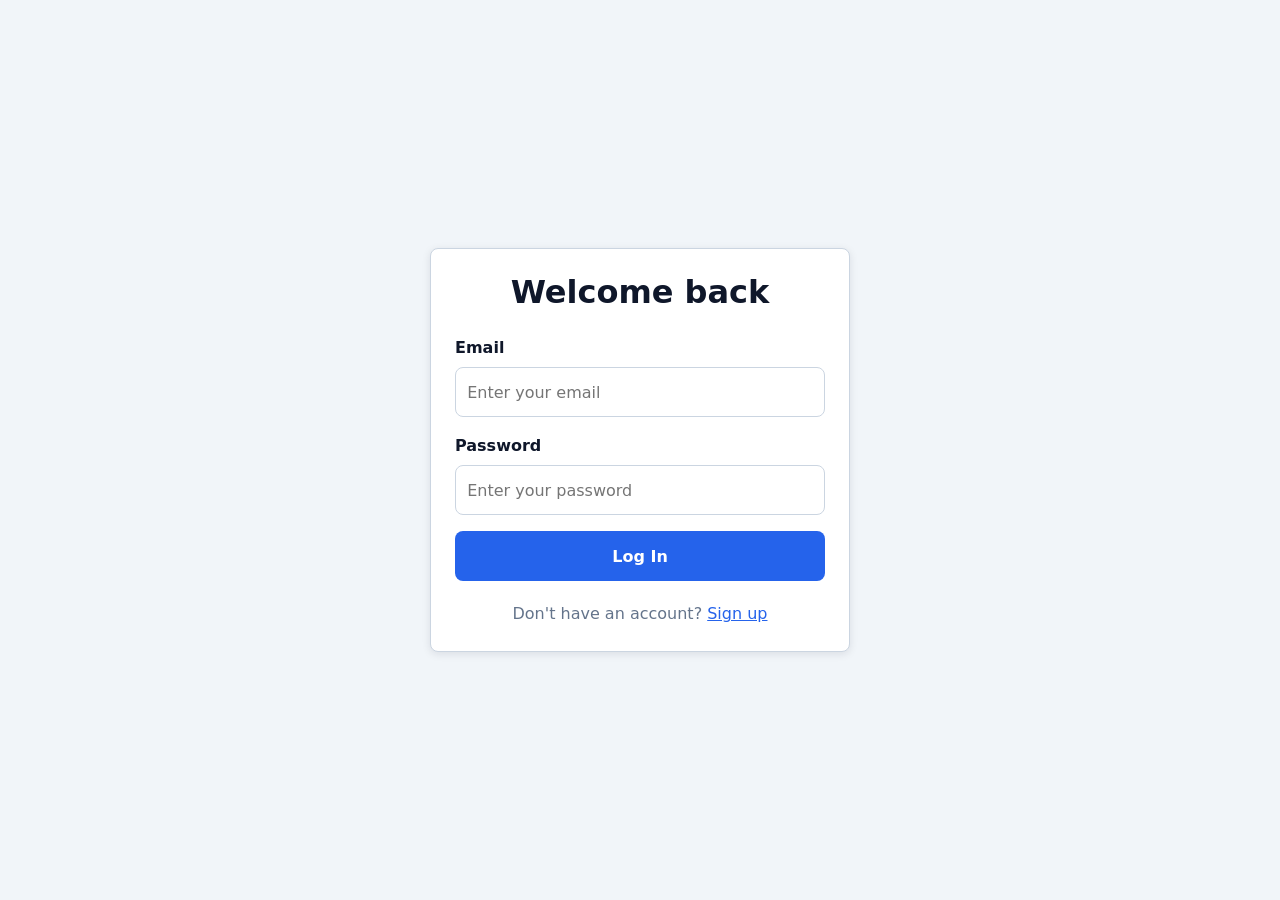
==== client-details.html @ 6ae06ff3 "implement client follow-up reminder" ====
<!DOCTYPE html>
<html lang="en">
<head>
  <meta charset="UTF-8">
  <meta name="viewport" content="width=device-width, initial-scale=1.0">
  <title>10X CRM | Client Details</title>
  <link rel="stylesheet" href="css/style.css">
</head>
<body>
  <header class="app-header">
    <nav class="navbar container" aria-label="Main navigation">
      <a class="navbar-brand" href="dashboard.html">10X CRM</a>

      <div class="navbar-links">
        <a class="nav-link" href="dashboard.html">Dashboard</a>
        <a class="nav-link active" href="clients.html">Clients</a>
      </div>

      <div class="navbar-actions">
        <button type="button" id="theme-toggle" class="btn btn-secondary">
          Dark Mode
        </button>
        <button type="button" id="logout-button" class="btn btn-secondary">
          Log Out
        </button>
      </div>
    </nav>
  </header>

  <main class="page-container">
    <section class="page-header">
      <div>
        <h1 class="page-title">Client Details</h1>
        <p class="text-muted">Review the selected client's information.</p>
      </div>

      <a class="btn btn-secondary" href="clients.html">Back to Clients</a>
    </section>

    <!-- Client Details -->
    <section id="client-details-content">
      <dl class="card client-details-card">
        <div class="form-group">
          <dt class="form-label">Full Name</dt>
          <dd id="client-name"></dd>
        </div>

        <div class="form-group">
          <dt class="form-label">Email</dt>
          <dd id="client-email"></dd>
        </div>

        <div class="form-group">
          <dt class="form-label">Company</dt>
          <dd id="client-company"></dd>
        </div>

        <div class="form-group">
          <dt class="form-label">Status</dt>
          <dd id="client-status"></dd>
        </div>

        <div class="form-group">
          <dt class="form-label">Created At</dt>
          <dd id="client-created"></dd>
        </div>
      </dl>

      <div class="client-details-actions">
        <button
          type="button"
          id="edit-client-button"
          class="btn btn-primary"
        >
          Edit Client
        </button>

        <button
          type="button"
          id="reminder-button"
          class="btn btn-secondary"
        >
          Remind me in 1 min
        </button>

        <button
          type="button"
          id="delete-client-button"
          class="btn btn-danger"
        >
          Delete Client
        </button>
      </div>

      <!-- Client Notes -->
      <section class="client-notes-section card">
        <div class="section-header">
          <h2>Notes</h2>
        </div>

        <form id="add-note-form" novalidate>
          <div class="form-group">
            <label class="form-label" for="note-text">Add Note</label>
            <textarea
              class="form-input form-textarea"
              id="note-text"
              name="noteText"
              rows="4"
              placeholder="Write a note about this client..."
              required
            ></textarea>
            <p class="error-message" id="note-error"></p>
          </div>

          <button type="submit" class="btn btn-primary">
            Add Note
          </button>
        </form>

        <div id="notes-list" class="notes-list"></div>

        <p id="notes-empty-message" class="empty-message">
          No notes yet.
        </p>
      </section>
    </section>

    <!-- Edit Client Form -->
    <form id="edit-client-form" class="card client-details-card hidden" novalidate>
      <div class="form-group">
        <label class="form-label" for="edit-client-name">Full Name</label>
        <input
          class="form-input"
          type="text"
          id="edit-client-name"
          name="fullName"
          placeholder="Enter full name"
          required
        >
        <p class="error-message"></p>
      </div>

      <div class="form-group">
        <label class="form-label" for="edit-client-email">Email</label>
        <input
          class="form-input"
          type="email"
          id="edit-client-email"
          name="email"
          placeholder="Enter email address"
          required
        >
        <p class="error-message"></p>
      </div>

      <div class="form-group">
        <label class="form-label" for="edit-client-company">Company</label>
        <input
          class="form-input"
          type="text"
          id="edit-client-company"
          name="company"
          placeholder="Enter company name"
        >
      </div>

      <div class="form-group">
        <label class="form-label" for="edit-client-status">Status</label>
        <select
          class="form-select"
          id="edit-client-status"
          name="status"
          required
        >
          <option value="Lead">Lead</option>
          <option value="Contacted">Contacted</option>
          <option value="Won">Won</option>
          <option value="Lost">Lost</option>
        </select>
        <p class="error-message"></p>
      </div>

      <div class="form-group">
        <label class="form-label" for="edit-client-deal-value">
          Deal Value
        </label>
        <input
          class="form-input"
          type="number"
          id="edit-client-deal-value"
          name="dealValue"
          placeholder="Enter deal value"
          step="any"
        >
        <p class="error-message"></p>
      </div>

      <div class="form-actions">
        <button type="submit" class="btn btn-primary">
          Save Changes
        </button>

        <button type="button" id="cancel-edit-button" class="btn btn-secondary">
          Cancel
        </button>
      </div>
    </form>

    <p id="client-not-found" class="card empty-message">
      Client not found.
    </p>
  </main>

  <div class="toast-container"></div>

  <script src="js/guard.js"></script>
  <script src="js/common.js"></script>
  <script src="js/client-details.js"></script>
</body>
</html>
---- css/style.css ----
* {
  box-sizing: border-box;
  margin: 0;
  padding: 0;
}

:root {
  --color-background: #f1f5f9;
  --color-surface: #ffffff;
  --color-text: #0f172a;
  --color-text-muted: #64748b;
  --color-border: #cbd5e1;
  --color-accent: #2563eb;
  --color-accent-hover: #1d4ed8;
  --color-success: #16a34a;
  --color-error: #dc2626;
  --color-input: #ffffff;
  --color-navigation: #ffffff;
  --color-button-text: #ffffff;
  --border-radius: 8px;
  --shadow-small: 0 2px 8px rgba(15, 23, 42, 0.1);
}

html[data-theme="dark"] {
  --color-background: #0f172a;
  --color-surface: #1e293b;
  --color-text: #f8fafc;
  --color-text-muted: #94a3b8;
  --color-border: #334155;
  --color-accent: #3b82f6;
  --color-accent-hover: #2563eb;
  --color-success: #22c55e;
  --color-error: #ef4444;
  --color-input: #0f172a;
  --color-navigation: #1e293b;
  --color-button-text: #ffffff;
  --shadow-small: 0 2px 8px rgba(0, 0, 0, 0.25);
}

body {
  min-height: 100vh;
  font-family: system-ui, -apple-system, BlinkMacSystemFont, "Segoe UI", sans-serif;
  line-height: 1.6;
  color: var(--color-text);
  background-color: var(--color-background);
}

.container,
.page-container {
  width: 100%;
  max-width: 1100px;
  margin: 0 auto;
  padding: 2rem;
}

.card {
  padding: 1.5rem;
  background-color: var(--color-surface);
  border: 1px solid var(--color-border);
  border-radius: var(--border-radius);
  box-shadow: var(--shadow-small);
}

.page-title {
  margin-bottom: 1.5rem;
  font-size: 2rem;
  line-height: 1.2;
}

.text-muted {
  color: var(--color-text-muted);
}

.hidden {
  display: none;
}

.btn {
  display: inline-block;
  padding: 0.7rem 1.1rem;
  font: inherit;
  font-weight: 600;
  color: var(--color-text);
  text-align: center;
  cursor: pointer;
  border: 1px solid transparent;
  border-radius: var(--border-radius);
  transition: background-color 0.2s ease;
}

.btn-primary {
  color: var(--color-button-text);
  background-color: var(--color-accent);
}

.btn-primary:hover {
  background-color: var(--color-accent-hover);
}

.btn-secondary {
  background-color: var(--color-surface);
  border-color: var(--color-border);
}

.btn-secondary:hover {
  background-color: var(--color-border);
}

.btn-danger {
  color: var(--color-button-text);
  background-color: var(--color-error);
}

.btn-danger:hover {
  background-color: #dc2626;
}

.form-group {
  margin-bottom: 1rem;
}

.form-label {
  display: block;
  margin-bottom: 0.4rem;
  font-weight: 600;
}

.form-input,
.form-select {
  width: 100%;
  padding: 0.7rem;
  font: inherit;
  color: var(--color-text);
  background-color: var(--color-input);
  border: 1px solid var(--color-border);
  border-radius: var(--border-radius);
}

.form-input:focus,
.form-select:focus {
  border-color: var(--color-accent);
  outline: 2px solid var(--color-accent);
  outline-offset: 1px;
}

.input-error {
  border-color: var(--color-error);
}

.error-message {
  margin-top: 0.35rem;
  font-size: 0.875rem;
  color: var(--color-error);
}

.app-header {
  background-color: var(--color-navigation);
  border-bottom: 1px solid var(--color-border);
  box-shadow: var(--shadow-small);
}

.navbar {
  display: flex;
  align-items: center;
  gap: 2rem;
  padding-top: 1rem;
  padding-bottom: 1rem;
}

.navbar-brand {
  color: var(--color-text);
  font-size: 1.25rem;
  font-weight: 700;
  text-decoration: none;
  white-space: nowrap;
}

.navbar-links {
  display: flex;
  align-items: center;
  gap: 0.5rem;
}

.nav-link {
  padding: 0.4rem 0.7rem;
  color: var(--color-text-muted);
  text-decoration: none;
  border-radius: var(--border-radius);
}

.nav-link:hover {
  color: var(--color-text);
  background-color: var(--color-border);
}

.nav-link.active {
  color: var(--color-button-text);
  background-color: var(--color-accent);
}

.navbar-actions {
  display: flex;
  align-items: center;
  gap: 0.75rem;
  margin-left: auto;
}

.dashboard-header {
  display: flex;
  align-items: flex-start;
  justify-content: space-between;
  gap: 2rem;
}

.dashboard-header .page-title {
  margin-bottom: 0.5rem;
}

.dashboard-date {
  font-weight: 600;
  white-space: nowrap;
}

.page-header {
  display: flex;
  align-items: flex-start;
  justify-content: space-between;
  gap: 2rem;
}

.page-header .page-title {
  margin-bottom: 0.5rem;
}

.clients-controls {
  display: grid;
  grid-template-columns: 2fr 1fr 1fr;
  gap: 1rem;
  margin-top: 2rem;
}

.control-group {
  display: flex;
  flex-direction: column;
}

.table-container {
  margin-top: 2rem;
  overflow-x: auto;
}

.clients-table {
  width: 100%;
  min-width: 760px;
  border-collapse: collapse;
}

.clients-table th,
.clients-table td {
  padding: 0.9rem;
  text-align: left;
  border-bottom: 1px solid var(--color-border);
}

.clients-table th {
  color: var(--color-text-muted);
  font-size: 0.875rem;
  background-color: var(--color-background);
}

.clients-table tbody tr:last-child td {
  border-bottom: 0;
}

.status-badge {
  display: inline-block;
  padding: 0.25rem 0.55rem;
  font-size: 0.8rem;
  font-weight: 600;
  line-height: 1.2;
  background-color: var(--color-background);
  border: 1px solid currentColor;
  border-radius: 999px;
}

.status-lead {
  color: var(--color-accent);
}

.status-contacted {
  color: var(--color-text-muted);
}

.status-won {
  color: var(--color-success);
}

.status-lost {
  color: var(--color-error);
}

.view-client-button {
  padding: 0.45rem 0.75rem;
  white-space: nowrap;
}

.empty-message {
  display: none;
  padding: 2rem;
  color: var(--color-text-muted);
  text-align: center;
}

.empty-message.visible {
  display: block;
}

.client-details-card {
  margin-top: 2rem;
}

.client-details-actions {
  display: flex;
  justify-content: flex-end;
  gap: 0.75rem;
  margin-top: 1rem;
}

.form-actions {
  display: flex;
  gap: 0.75rem;
  margin-top: 1.5rem;
}

.client-notes-section {
  margin-top: 2rem;
}

.section-header {
  margin-bottom: 1rem;
}

.form-textarea {
  min-height: 7rem;
  resize: vertical;
}

.notes-list {
  display: grid;
  gap: 1rem;
  margin-top: 1.5rem;
}

.note-card {
  padding: 1rem;
  background-color: var(--color-background);
  border: 1px solid var(--color-border);
  border-radius: var(--border-radius);
}

.note-text {
  overflow-wrap: anywhere;
  white-space: pre-wrap;
}

.note-date {
  margin-top: 0.75rem;
  font-size: 0.875rem;
}

.modal {
  position: fixed;
  inset: 0;
  z-index: 900;
  display: flex;
  align-items: center;
  justify-content: center;
  padding: 1rem;
  background-color: rgba(15, 23, 42, 0.7);
}

.modal.hidden {
  display: none;
}

.modal-content {
  width: min(520px, 100%);
  max-height: calc(100vh - 2rem);
  padding: 1.5rem;
  overflow-y: auto;
  background-color: var(--color-surface);
  border: 1px solid var(--color-border);
  border-radius: var(--border-radius);
  box-shadow: var(--shadow-small);
}

.modal-header {
  display: flex;
  align-items: center;
  justify-content: space-between;
  gap: 1rem;
  margin-bottom: 1.5rem;
}

.modal-close-button {
  padding: 0.25rem 0.5rem;
  font: inherit;
  font-size: 1.75rem;
  line-height: 1;
  color: var(--color-text-muted);
  cursor: pointer;
  background-color: transparent;
  border: 0;
}

.modal-close-button:hover {
  color: var(--color-text);
}

.stats-grid {
  display: grid;
  grid-template-columns: repeat(4, minmax(0, 1fr));
  gap: 1rem;
  margin-top: 2rem;
}

.stat-card {
  display: flex;
  flex-direction: column;
  gap: 0.5rem;
}

.stat-label {
  color: var(--color-text-muted);
}

.stat-value {
  font-size: 2rem;
  font-weight: 700;
  line-height: 1.2;
}

.auth-layout {
  display: flex;
  align-items: center;
  justify-content: center;
  min-height: 100vh;
}

.auth-card {
  width: 100%;
  max-width: 420px;
}

.auth-card .page-title {
  text-align: center;
}

.auth-card .btn {
  width: 100%;
}

.auth-footer {
  margin-top: 1.25rem;
  text-align: center;
}

.auth-link {
  color: var(--color-accent);
}

.auth-link:hover {
  color: var(--color-accent-hover);
}

.toast-container {
  position: fixed;
  top: 1rem;
  right: 1rem;
  z-index: 1000;
  width: min(360px, calc(100% - 2rem));
}

.toast {
  padding: 1rem;
  margin-bottom: 0.75rem;
  color: var(--color-text);
  background-color: var(--color-surface);
  border: 1px solid var(--color-border);
  border-radius: var(--border-radius);
  box-shadow: var(--shadow-small);
}

.toast-success {
  border-left: 4px solid var(--color-success);
}

.toast-error {
  border-left: 4px solid var(--color-error);
}

@media (max-width: 900px) {
  .stats-grid {
    grid-template-columns: repeat(2, minmax(0, 1fr));
  }
}

@media (max-width: 599px) {
  .container,
  .page-container {
    padding: 1rem;
  }

  .card {
    padding: 1rem;
  }

  .page-title {
    font-size: 1.6rem;
  }

  .btn {
    width: 100%;
  }

  .navbar {
    flex-wrap: wrap;
    gap: 0.75rem 1rem;
  }

  .navbar-links {
    order: 3;
    width: 100%;
  }

  .navbar-actions .btn {
    width: auto;
  }

  .dashboard-header {
    flex-direction: column;
    gap: 1rem;
  }

  .page-header {
    flex-direction: column;
    gap: 1rem;
  }

  .page-header .btn {
    width: 100%;
  }

  .clients-controls {
    grid-template-columns: 1fr;
  }

  .stats-grid {
    grid-template-columns: 1fr;
  }

  .client-details-actions,
  .form-actions {
    flex-direction: column;
  }

  .modal-content {
    padding: 1rem;
  }

  .toast-container {
    top: 0.75rem;
    right: 0.75rem;
    left: 0.75rem;
    width: auto;
  }
}
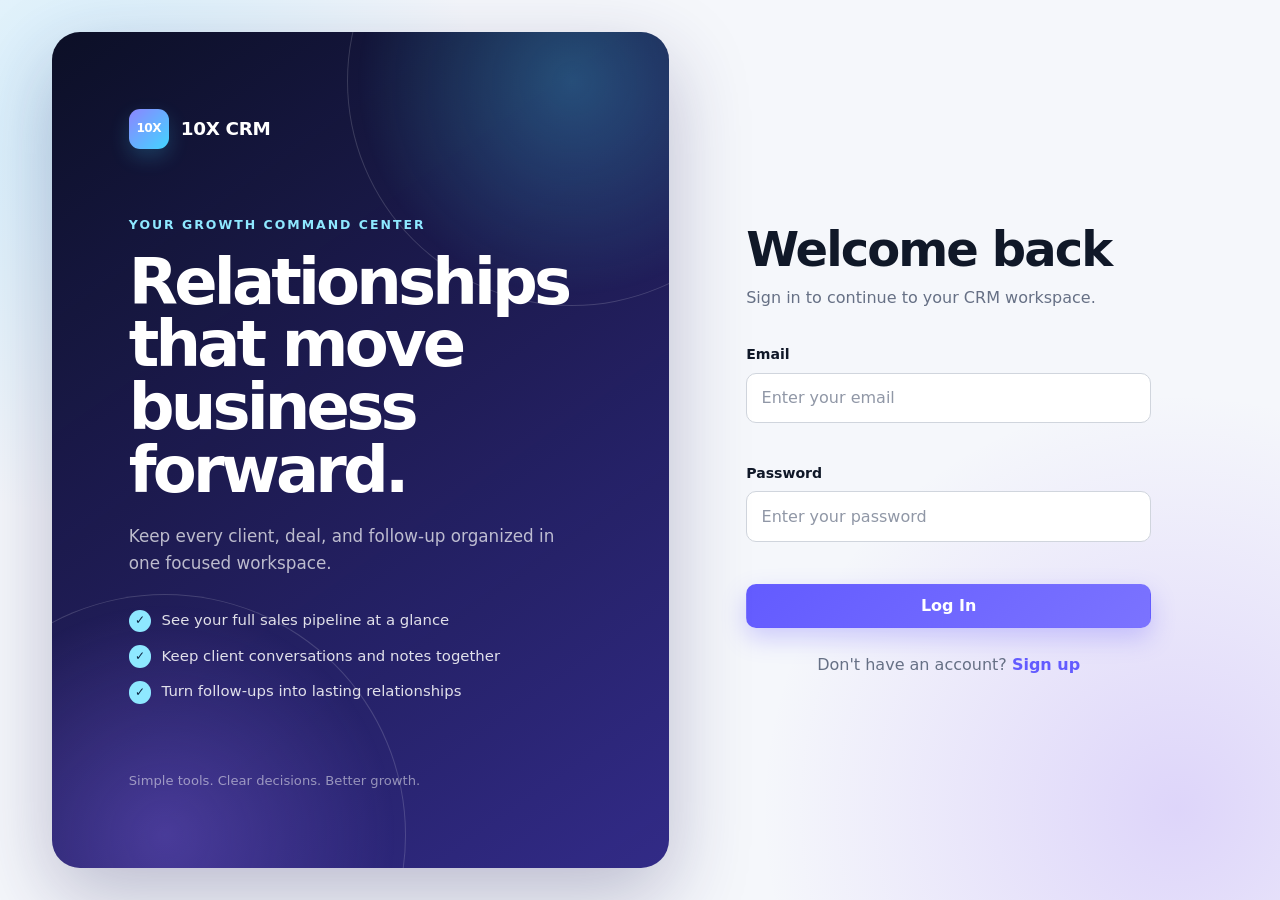
==== commit a4c4539b: "redesign CRM interface with modern visual system" ====
--- a/client-details.html
+++ b/client-details.html
@@ -9,11 +9,15 @@
 <body>
   <header class="app-header">
     <nav class="navbar container" aria-label="Main navigation">
-      <a class="navbar-brand" href="dashboard.html">10X CRM</a>
+      <a class="navbar-brand" href="dashboard.html">
+        <span class="brand-mark">10X</span>
+        <span class="brand-wordmark">10X CRM</span>
+      </a>
 
       <div class="navbar-links">
         <a class="nav-link" href="dashboard.html">Dashboard</a>
         <a class="nav-link active" href="clients.html">Clients</a>
+        <a class="nav-link" href="profile.html">Profile</a>
       </div>
 
       <div class="navbar-actions">
@@ -39,32 +43,54 @@
 
     <!-- Client Details -->
     <section id="client-details-content">
-      <dl class="card client-details-card">
-        <div class="form-group">
-          <dt class="form-label">Full Name</dt>
-          <dd id="client-name"></dd>
+      <section class="card client-details-card">
+        <div class="client-details-identity">
+          <img
+            id="client-avatar"
+            class="client-details-avatar hidden"
+            alt=""
+          >
+          <div
+            id="client-avatar-fallback"
+            class="client-details-avatar"
+            aria-hidden="true"
+          ></div>
+
+          <div class="client-details-heading">
+            <h2 id="client-name"></h2>
+            <p id="client-company" class="text-muted"></p>
+          </div>
         </div>
 
-        <div class="form-group">
-          <dt class="form-label">Email</dt>
-          <dd id="client-email"></dd>
-        </div>
-
-        <div class="form-group">
-          <dt class="form-label">Company</dt>
-          <dd id="client-company"></dd>
-        </div>
-
-        <div class="form-group">
-          <dt class="form-label">Status</dt>
-          <dd id="client-status"></dd>
-        </div>
-
-        <div class="form-group">
-          <dt class="form-label">Created At</dt>
-          <dd id="client-created"></dd>
-        </div>
-      </dl>
+        <dl class="client-details-grid">
+          <div class="client-detail-item">
+            <dt class="form-label">Email</dt>
+            <dd id="client-email"></dd>
+          </div>
+
+          <div class="client-detail-item">
+            <dt class="form-label">Phone</dt>
+            <dd id="client-phone"></dd>
+          </div>
+
+          <div class="client-detail-item">
+            <dt class="form-label">Status</dt>
+            <dd>
+              <span id="client-status" class="status-badge"></span>
+            </dd>
+          </div>
+
+          <div class="client-detail-item">
+            <dt class="form-label">Deal Value</dt>
+            <dd id="client-deal-value" class="client-deal-value"></dd>
+          </div>
+
+          <div class="client-detail-item">
+            <dt class="form-label">Client Since</dt>
+            <dd id="client-created"></dd>
+          </div>
+        </dl>
+      </section>
 
       <div class="client-details-actions">
         <button
@@ -128,13 +154,13 @@
     <!-- Edit Client Form -->
     <form id="edit-client-form" class="card client-details-card hidden" novalidate>
       <div class="form-group">
-        <label class="form-label" for="edit-client-name">Full Name</label>
+        <label class="form-label" for="edit-client-name">Name</label>
         <input
           class="form-input"
           type="text"
           id="edit-client-name"
-          name="fullName"
-          placeholder="Enter full name"
+          name="name"
+          placeholder="Enter client name"
           required
         >
         <p class="error-message"></p>
@@ -215,6 +241,7 @@
 
   <script src="js/guard.js"></script>
   <script src="js/common.js"></script>
+  <script src="js/client-data.js"></script>
   <script src="js/client-details.js"></script>
 </body>
 </html>
--- a/css/style.css
+++ b/css/style.css
@@ -1,3 +1,7 @@
+/* --------------------------------------------------
+   1. Reset and design tokens
+-------------------------------------------------- */
+
 * {
   box-sizing: border-box;
   margin: 0;
@@ -5,66 +9,132 @@
 }
 
 :root {
-  --color-background: #f1f5f9;
+  --color-background: #f5f7fb;
   --color-surface: #ffffff;
-  --color-text: #0f172a;
-  --color-text-muted: #64748b;
-  --color-border: #cbd5e1;
-  --color-accent: #2563eb;
-  --color-accent-hover: #1d4ed8;
-  --color-success: #16a34a;
-  --color-error: #dc2626;
+  --color-surface-soft: #f0f2ff;
+  --color-surface-raised: #ffffff;
+  --color-text: #101828;
+  --color-text-muted: #667085;
+  --color-border: #e4e7ec;
+  --color-border-strong: #d0d5dd;
+  --color-accent: #635bff;
+  --color-accent-hover: #5048e5;
+  --color-accent-soft: #eeecff;
+  --color-success: #12a66a;
+  --color-success-soft: #e9f9f1;
+  --color-error: #e5484d;
+  --color-error-soft: #fff0f0;
+  --color-warning: #e9840f;
+  --color-warning-soft: #fff6e8;
+  --color-info: #0b8fcf;
+  --color-info-soft: #e8f6fc;
   --color-input: #ffffff;
-  --color-navigation: #ffffff;
+  --color-navigation: rgba(255, 255, 255, 0.9);
   --color-button-text: #ffffff;
-  --border-radius: 8px;
-  --shadow-small: 0 2px 8px rgba(15, 23, 42, 0.1);
+  --border-radius: 16px;
+  --border-radius-small: 10px;
+  --shadow-small: 0 1px 3px rgba(16, 24, 40, 0.08);
+  --shadow-card: 0 18px 45px rgba(53, 56, 122, 0.1);
+  --shadow-accent: 0 10px 24px rgba(99, 91, 255, 0.28);
 }
 
 html[data-theme="dark"] {
-  --color-background: #0f172a;
-  --color-surface: #1e293b;
-  --color-text: #f8fafc;
-  --color-text-muted: #94a3b8;
-  --color-border: #334155;
-  --color-accent: #3b82f6;
-  --color-accent-hover: #2563eb;
-  --color-success: #22c55e;
-  --color-error: #ef4444;
-  --color-input: #0f172a;
-  --color-navigation: #1e293b;
+  --color-background: #090d18;
+  --color-surface: #121827;
+  --color-surface-soft: #191f34;
+  --color-surface-raised: #182033;
+  --color-text: #f4f6fb;
+  --color-text-muted: #98a2b3;
+  --color-border: #273247;
+  --color-border-strong: #3a465c;
+  --color-accent: #8a84ff;
+  --color-accent-hover: #a29dff;
+  --color-accent-soft: #242349;
+  --color-success: #42d397;
+  --color-success-soft: #112f27;
+  --color-error: #ff7478;
+  --color-error-soft: #381d24;
+  --color-warning: #ffb454;
+  --color-warning-soft: #342617;
+  --color-info: #58c7f3;
+  --color-info-soft: #132e3d;
+  --color-input: #0e1422;
+  --color-navigation: rgba(18, 24, 39, 0.9);
   --color-button-text: #ffffff;
-  --shadow-small: 0 2px 8px rgba(0, 0, 0, 0.25);
+  --shadow-small: 0 1px 3px rgba(0, 0, 0, 0.28);
+  --shadow-card: 0 18px 48px rgba(0, 0, 0, 0.25);
+  --shadow-accent: 0 10px 28px rgba(99, 91, 255, 0.28);
+}
+
+html {
+  color-scheme: light;
+  scroll-behavior: smooth;
+}
+
+html[data-theme="dark"] {
+  color-scheme: dark;
 }
 
 body {
   min-height: 100vh;
-  font-family: system-ui, -apple-system, BlinkMacSystemFont, "Segoe UI", sans-serif;
+  font-family:
+    Inter, ui-sans-serif, system-ui, -apple-system, BlinkMacSystemFont,
+    "Segoe UI", sans-serif;
   line-height: 1.6;
   color: var(--color-text);
-  background-color: var(--color-background);
-}
+  background:
+    radial-gradient(circle at 10% 0%, rgba(99, 91, 255, 0.08), transparent 28rem),
+    var(--color-background);
+}
+
+button,
+input,
+select,
+textarea {
+  font: inherit;
+}
+
+button,
+a {
+  -webkit-tap-highlight-color: transparent;
+}
+
+img {
+  display: block;
+  max-width: 100%;
+}
+
+/* --------------------------------------------------
+   2. Shared layout and utility classes
+-------------------------------------------------- */
 
 .container,
 .page-container {
-  width: 100%;
-  max-width: 1100px;
+  width: min(100%, 1240px);
   margin: 0 auto;
-  padding: 2rem;
+  padding-right: 2rem;
+  padding-left: 2rem;
+}
+
+.page-container {
+  padding-top: 3rem;
+  padding-bottom: 4rem;
 }
 
 .card {
   padding: 1.5rem;
-  background-color: var(--color-surface);
+  background: var(--color-surface);
   border: 1px solid var(--color-border);
   border-radius: var(--border-radius);
   box-shadow: var(--shadow-small);
 }
 
 .page-title {
-  margin-bottom: 1.5rem;
-  font-size: 2rem;
-  line-height: 1.2;
+  margin-bottom: 0.55rem;
+  font-size: clamp(2rem, 4vw, 2.8rem);
+  font-weight: 750;
+  line-height: 1.12;
+  letter-spacing: -0.04em;
 }
 
 .text-muted {
@@ -75,346 +145,488 @@
   display: none;
 }
 
+.section-header {
+  margin-bottom: 1.35rem;
+}
+
+.section-header h2 {
+  font-size: 1.15rem;
+  line-height: 1.3;
+  letter-spacing: -0.02em;
+}
+
+.section-header p {
+  margin-top: 0.3rem;
+  font-size: 0.92rem;
+}
+
+/* --------------------------------------------------
+   3. Buttons
+-------------------------------------------------- */
+
 .btn {
-  display: inline-block;
-  padding: 0.7rem 1.1rem;
-  font: inherit;
-  font-weight: 600;
+  display: inline-flex;
+  align-items: center;
+  justify-content: center;
+  min-height: 44px;
+  padding: 0.7rem 1.05rem;
   color: var(--color-text);
+  font-weight: 650;
+  line-height: 1.2;
   text-align: center;
+  text-decoration: none;
   cursor: pointer;
+  background: transparent;
   border: 1px solid transparent;
-  border-radius: var(--border-radius);
-  transition: background-color 0.2s ease;
+  border-radius: var(--border-radius-small);
+  transition:
+    transform 0.18s ease,
+    background-color 0.18s ease,
+    border-color 0.18s ease,
+    box-shadow 0.18s ease;
+}
+
+.btn:hover {
+  transform: translateY(-1px);
+}
+
+.btn:active {
+  transform: translateY(0);
+}
+
+.btn:focus-visible {
+  outline: 3px solid rgba(99, 91, 255, 0.24);
+  outline-offset: 2px;
 }
 
 .btn-primary {
   color: var(--color-button-text);
-  background-color: var(--color-accent);
+  background: linear-gradient(135deg, var(--color-accent), #7b73ff);
+  box-shadow: var(--shadow-accent);
 }
 
 .btn-primary:hover {
-  background-color: var(--color-accent-hover);
+  background: linear-gradient(135deg, var(--color-accent-hover), #6c64f4);
+  box-shadow: 0 12px 28px rgba(99, 91, 255, 0.34);
 }
 
 .btn-secondary {
-  background-color: var(--color-surface);
+  background: var(--color-surface);
   border-color: var(--color-border);
+  box-shadow: var(--shadow-small);
 }
 
 .btn-secondary:hover {
-  background-color: var(--color-border);
+  background: var(--color-surface-soft);
+  border-color: var(--color-border-strong);
 }
 
 .btn-danger {
   color: var(--color-button-text);
-  background-color: var(--color-error);
+  background: var(--color-error);
+  box-shadow: 0 8px 18px rgba(229, 72, 77, 0.2);
 }
 
 .btn-danger:hover {
-  background-color: #dc2626;
-}
+  background: #d93b40;
+}
+
+.btn:disabled {
+  cursor: not-allowed;
+  opacity: 0.6;
+  transform: none;
+}
+
+/* --------------------------------------------------
+   4. Forms
+-------------------------------------------------- */
 
 .form-group {
-  margin-bottom: 1rem;
+  margin-bottom: 1.1rem;
 }
 
 .form-label {
   display: block;
-  margin-bottom: 0.4rem;
-  font-weight: 600;
+  margin-bottom: 0.45rem;
+  color: var(--color-text);
+  font-size: 0.88rem;
+  font-weight: 650;
 }
 
 .form-input,
 .form-select {
   width: 100%;
-  padding: 0.7rem;
-  font: inherit;
+  min-height: 48px;
+  padding: 0.72rem 0.9rem;
   color: var(--color-text);
-  background-color: var(--color-input);
-  border: 1px solid var(--color-border);
-  border-radius: var(--border-radius);
+  background: var(--color-input);
+  border: 1px solid var(--color-border-strong);
+  border-radius: var(--border-radius-small);
+  outline: none;
+  transition:
+    border-color 0.18s ease,
+    box-shadow 0.18s ease,
+    background-color 0.18s ease;
+}
+
+.form-input::placeholder {
+  color: var(--color-text-muted);
+  opacity: 0.72;
+}
+
+.form-input:hover,
+.form-select:hover {
+  border-color: var(--color-accent);
 }
 
 .form-input:focus,
 .form-select:focus {
   border-color: var(--color-accent);
-  outline: 2px solid var(--color-accent);
-  outline-offset: 1px;
+  box-shadow: 0 0 0 4px rgba(99, 91, 255, 0.13);
+}
+
+.form-textarea {
+  min-height: 8rem;
+  resize: vertical;
 }
 
 .input-error {
   border-color: var(--color-error);
+  box-shadow: 0 0 0 3px rgba(229, 72, 77, 0.1);
 }
 
 .error-message {
+  min-height: 1.2em;
   margin-top: 0.35rem;
-  font-size: 0.875rem;
   color: var(--color-error);
-}
-
-.app-header {
-  background-color: var(--color-navigation);
-  border-bottom: 1px solid var(--color-border);
-  box-shadow: var(--shadow-small);
-}
-
-.navbar {
-  display: flex;
-  align-items: center;
-  gap: 2rem;
-  padding-top: 1rem;
-  padding-bottom: 1rem;
-}
-
-.navbar-brand {
-  color: var(--color-text);
-  font-size: 1.25rem;
+  font-size: 0.8rem;
+}
+
+.form-actions {
+  display: flex;
+  flex-wrap: wrap;
+  gap: 0.75rem;
+  margin-top: 1.5rem;
+}
+
+/* --------------------------------------------------
+   5. Authentication pages
+-------------------------------------------------- */
+
+.auth-page {
+  position: relative;
+  min-height: 100vh;
+  overflow: hidden;
+  background:
+    radial-gradient(circle at 8% 15%, rgba(75, 202, 255, 0.2), transparent 24rem),
+    radial-gradient(circle at 92% 90%, rgba(139, 92, 246, 0.22), transparent 26rem),
+    var(--color-background);
+}
+
+.auth-layout {
+  display: grid;
+  grid-template-columns: minmax(0, 1.05fr) minmax(400px, 0.95fr);
+  min-height: 100vh;
+  padding-top: 2rem;
+  padding-bottom: 2rem;
+}
+
+.auth-showcase {
+  position: relative;
+  display: flex;
+  flex-direction: column;
+  justify-content: space-between;
+  min-height: calc(100vh - 4rem);
+  padding: clamp(2.5rem, 6vw, 5rem);
+  overflow: hidden;
+  color: #ffffff;
+  background:
+    linear-gradient(145deg, rgba(9, 13, 31, 0.88), rgba(51, 43, 139, 0.92)),
+    #24215d;
+  border-radius: 28px;
+  box-shadow: 0 28px 80px rgba(36, 33, 93, 0.28);
+}
+
+.auth-showcase::before,
+.auth-showcase::after {
+  position: absolute;
+  content: "";
+  border: 1px solid rgba(255, 255, 255, 0.16);
+  border-radius: 50%;
+}
+
+.auth-showcase::before {
+  top: -11rem;
+  right: -8rem;
+  width: 28rem;
+  height: 28rem;
+  background: radial-gradient(circle, rgba(74, 220, 255, 0.28), transparent 68%);
+}
+
+.auth-showcase::after {
+  bottom: -13rem;
+  left: -8rem;
+  width: 30rem;
+  height: 30rem;
+  background: radial-gradient(circle, rgba(147, 113, 255, 0.32), transparent 68%);
+}
+
+.auth-brand,
+.auth-showcase-content,
+.auth-showcase-footer {
+  position: relative;
+  z-index: 1;
+}
+
+.auth-brand {
+  display: inline-flex;
+  align-items: center;
+  gap: 0.75rem;
+  color: #ffffff;
+  font-size: 1.15rem;
+  font-weight: 750;
+  letter-spacing: -0.02em;
+  text-decoration: none;
+}
+
+.auth-brand-mark,
+.brand-mark {
+  display: inline-flex;
+  align-items: center;
+  justify-content: center;
+  width: 2.5rem;
+  height: 2.5rem;
+  color: #ffffff;
+  font-size: 0.76rem;
+  font-weight: 800;
+  letter-spacing: -0.04em;
+  background: linear-gradient(135deg, #8c85ff, #42d5ff);
+  border-radius: 11px;
+  box-shadow: 0 8px 20px rgba(66, 213, 255, 0.2);
+}
+
+.auth-showcase-content {
+  max-width: 540px;
+}
+
+.auth-eyebrow {
+  margin-bottom: 1rem;
+  color: #8ee8ff;
+  font-size: 0.78rem;
+  font-weight: 750;
+  letter-spacing: 0.16em;
+  text-transform: uppercase;
+}
+
+.auth-showcase-title {
+  font-size: clamp(2.6rem, 5vw, 4.8rem);
+  font-weight: 750;
+  line-height: 0.98;
+  letter-spacing: -0.06em;
+}
+
+.auth-showcase-text {
+  max-width: 460px;
+  margin-top: 1.35rem;
+  color: rgba(255, 255, 255, 0.7);
+  font-size: 1.05rem;
+}
+
+.auth-benefits {
+  display: grid;
+  gap: 0.75rem;
+  margin-top: 2rem;
+  list-style: none;
+}
+
+.auth-benefits li {
+  display: flex;
+  align-items: center;
+  gap: 0.65rem;
+  color: rgba(255, 255, 255, 0.86);
+  font-size: 0.93rem;
+}
+
+.auth-benefits li::before {
+  display: inline-flex;
+  align-items: center;
+  justify-content: center;
+  width: 1.4rem;
+  height: 1.4rem;
+  color: #0d2440;
+  font-size: 0.75rem;
+  font-weight: 800;
+  content: "✓";
+  background: #8ee8ff;
+  border-radius: 50%;
+}
+
+.auth-showcase-footer {
+  color: rgba(255, 255, 255, 0.5);
+  font-size: 0.82rem;
+}
+
+.auth-form-panel {
+  display: flex;
+  align-items: center;
+  justify-content: center;
+  padding: clamp(2rem, 6vw, 5rem);
+}
+
+.auth-card {
+  width: min(100%, 440px);
+  padding: 0;
+  background: transparent;
+  border: 0;
+  box-shadow: none;
+}
+
+.auth-card .page-title {
+  margin-bottom: 0.55rem;
+  font-size: clamp(2.15rem, 4vw, 3rem);
+  text-align: left;
+}
+
+.auth-intro {
+  margin-bottom: 2rem;
+}
+
+.auth-card .btn {
+  width: 100%;
+  margin-top: 0.2rem;
+}
+
+.auth-footer {
+  margin-top: 1.5rem;
+  text-align: center;
+}
+
+.auth-link,
+.dashboard-link {
+  color: var(--color-accent);
   font-weight: 700;
   text-decoration: none;
+}
+
+.auth-link:hover,
+.dashboard-link:hover {
+  color: var(--color-accent-hover);
+}
+
+/* --------------------------------------------------
+   6. Application navigation
+-------------------------------------------------- */
+
+.app-header {
+  position: sticky;
+  top: 0;
+  z-index: 100;
+  background: var(--color-navigation);
+  border-bottom: 1px solid var(--color-border);
+  backdrop-filter: blur(18px);
+}
+
+.navbar {
+  display: flex;
+  align-items: center;
+  gap: 2.25rem;
+  min-height: 76px;
+}
+
+.navbar-brand {
+  display: inline-flex;
+  align-items: center;
+  gap: 0.7rem;
+  color: var(--color-text);
+  font-size: 1.05rem;
+  font-weight: 780;
+  letter-spacing: -0.025em;
+  text-decoration: none;
   white-space: nowrap;
 }
 
+.brand-mark {
+  width: 2.35rem;
+  height: 2.35rem;
+}
+
 .navbar-links {
   display: flex;
   align-items: center;
-  gap: 0.5rem;
+  gap: 0.25rem;
+  padding: 0.3rem;
+  background: var(--color-surface-soft);
+  border: 1px solid var(--color-border);
+  border-radius: 12px;
 }
 
 .nav-link {
-  padding: 0.4rem 0.7rem;
+  padding: 0.55rem 0.85rem;
   color: var(--color-text-muted);
+  font-size: 0.9rem;
+  font-weight: 650;
+  line-height: 1;
   text-decoration: none;
-  border-radius: var(--border-radius);
+  border-radius: 8px;
+  transition:
+    color 0.18s ease,
+    background-color 0.18s ease,
+    box-shadow 0.18s ease;
 }
 
 .nav-link:hover {
   color: var(--color-text);
-  background-color: var(--color-border);
+  background: var(--color-surface);
 }
 
 .nav-link.active {
-  color: var(--color-button-text);
-  background-color: var(--color-accent);
+  color: var(--color-text);
+  background: var(--color-surface);
+  box-shadow: var(--shadow-small);
 }
 
 .navbar-actions {
   display: flex;
   align-items: center;
-  gap: 0.75rem;
+  gap: 0.6rem;
   margin-left: auto;
 }
 
-.dashboard-header {
-  display: flex;
-  align-items: flex-start;
+.navbar-actions .btn {
+  min-height: 40px;
+  padding: 0.55rem 0.8rem;
+  font-size: 0.86rem;
+}
+
+#theme-toggle::before {
+  margin-right: 0.45rem;
+  content: "◐";
+  font-size: 1rem;
+}
+
+/* --------------------------------------------------
+   7. Page headers and dashboard
+-------------------------------------------------- */
+
+.dashboard-header,
+.page-header {
+  display: flex;
+  align-items: flex-end;
   justify-content: space-between;
   gap: 2rem;
-}
-
-.dashboard-header .page-title {
-  margin-bottom: 0.5rem;
+  padding-bottom: 2rem;
+  border-bottom: 1px solid var(--color-border);
 }
 
 .dashboard-date {
-  font-weight: 600;
+  padding: 0.5rem 0.75rem;
+  font-size: 0.88rem;
+  font-weight: 650;
   white-space: nowrap;
-}
-
-.page-header {
-  display: flex;
-  align-items: flex-start;
-  justify-content: space-between;
-  gap: 2rem;
-}
-
-.page-header .page-title {
-  margin-bottom: 0.5rem;
-}
-
-.clients-controls {
-  display: grid;
-  grid-template-columns: 2fr 1fr 1fr;
-  gap: 1rem;
-  margin-top: 2rem;
-}
-
-.control-group {
-  display: flex;
-  flex-direction: column;
-}
-
-.table-container {
-  margin-top: 2rem;
-  overflow-x: auto;
-}
-
-.clients-table {
-  width: 100%;
-  min-width: 760px;
-  border-collapse: collapse;
-}
-
-.clients-table th,
-.clients-table td {
-  padding: 0.9rem;
-  text-align: left;
-  border-bottom: 1px solid var(--color-border);
-}
-
-.clients-table th {
-  color: var(--color-text-muted);
-  font-size: 0.875rem;
-  background-color: var(--color-background);
-}
-
-.clients-table tbody tr:last-child td {
-  border-bottom: 0;
-}
-
-.status-badge {
-  display: inline-block;
-  padding: 0.25rem 0.55rem;
-  font-size: 0.8rem;
-  font-weight: 600;
-  line-height: 1.2;
-  background-color: var(--color-background);
-  border: 1px solid currentColor;
+  background: var(--color-surface);
+  border: 1px solid var(--color-border);
   border-radius: 999px;
-}
-
-.status-lead {
-  color: var(--color-accent);
-}
-
-.status-contacted {
-  color: var(--color-text-muted);
-}
-
-.status-won {
-  color: var(--color-success);
-}
-
-.status-lost {
-  color: var(--color-error);
-}
-
-.view-client-button {
-  padding: 0.45rem 0.75rem;
-  white-space: nowrap;
-}
-
-.empty-message {
-  display: none;
-  padding: 2rem;
-  color: var(--color-text-muted);
-  text-align: center;
-}
-
-.empty-message.visible {
-  display: block;
-}
-
-.client-details-card {
-  margin-top: 2rem;
-}
-
-.client-details-actions {
-  display: flex;
-  justify-content: flex-end;
-  gap: 0.75rem;
-  margin-top: 1rem;
-}
-
-.form-actions {
-  display: flex;
-  gap: 0.75rem;
-  margin-top: 1.5rem;
-}
-
-.client-notes-section {
-  margin-top: 2rem;
-}
-
-.section-header {
-  margin-bottom: 1rem;
-}
-
-.form-textarea {
-  min-height: 7rem;
-  resize: vertical;
-}
-
-.notes-list {
-  display: grid;
-  gap: 1rem;
-  margin-top: 1.5rem;
-}
-
-.note-card {
-  padding: 1rem;
-  background-color: var(--color-background);
-  border: 1px solid var(--color-border);
-  border-radius: var(--border-radius);
-}
-
-.note-text {
-  overflow-wrap: anywhere;
-  white-space: pre-wrap;
-}
-
-.note-date {
-  margin-top: 0.75rem;
-  font-size: 0.875rem;
-}
-
-.modal {
-  position: fixed;
-  inset: 0;
-  z-index: 900;
-  display: flex;
-  align-items: center;
-  justify-content: center;
-  padding: 1rem;
-  background-color: rgba(15, 23, 42, 0.7);
-}
-
-.modal.hidden {
-  display: none;
-}
-
-.modal-content {
-  width: min(520px, 100%);
-  max-height: calc(100vh - 2rem);
-  padding: 1.5rem;
-  overflow-y: auto;
-  background-color: var(--color-surface);
-  border: 1px solid var(--color-border);
-  border-radius: var(--border-radius);
   box-shadow: var(--shadow-small);
-}
-
-.modal-header {
-  display: flex;
-  align-items: center;
-  justify-content: space-between;
-  gap: 1rem;
-  margin-bottom: 1.5rem;
-}
-
-.modal-close-button {
-  padding: 0.25rem 0.5rem;
-  font: inherit;
-  font-size: 1.75rem;
-  line-height: 1;
-  color: var(--color-text-muted);
-  cursor: pointer;
-  background-color: transparent;
-  border: 0;
-}
-
-.modal-close-button:hover {
-  color: var(--color-text);
 }
 
 .stats-grid {
@@ -424,53 +636,650 @@
   margin-top: 2rem;
 }
 
+.stats-grid.hidden {
+  display: none;
+}
+
 .stat-card {
+  position: relative;
   display: flex;
   flex-direction: column;
-  gap: 0.5rem;
+  min-height: 154px;
+  overflow: hidden;
+  background:
+    linear-gradient(145deg, var(--color-surface), var(--color-surface-raised));
+  box-shadow: var(--shadow-card);
+}
+
+.stat-card::after {
+  position: absolute;
+  right: -2.2rem;
+  bottom: -2.8rem;
+  width: 8rem;
+  height: 8rem;
+  content: "";
+  background: var(--stat-glow, var(--color-accent-soft));
+  border-radius: 50%;
+  opacity: 0.72;
+}
+
+.stat-card:nth-child(1) {
+  --stat-glow: var(--color-accent-soft);
+}
+
+.stat-card:nth-child(2) {
+  --stat-glow: var(--color-info-soft);
+}
+
+.stat-card:nth-child(3) {
+  --stat-glow: var(--color-success-soft);
+}
+
+.stat-card:nth-child(4) {
+  --stat-glow: var(--color-warning-soft);
+}
+
+.stat-label,
+.stat-value {
+  position: relative;
+  z-index: 1;
 }
 
 .stat-label {
   color: var(--color-text-muted);
+  font-size: 0.88rem;
+  font-weight: 600;
 }
 
 .stat-value {
-  font-size: 2rem;
+  margin-top: auto;
+  padding-top: 1.3rem;
+  font-size: clamp(2rem, 4vw, 2.65rem);
+  font-weight: 760;
+  line-height: 1;
+  letter-spacing: -0.045em;
+}
+
+.dashboard-grid {
+  display: grid;
+  grid-template-columns: minmax(0, 0.9fr) minmax(0, 1.1fr);
+  gap: 1rem;
+  margin-top: 1rem;
+}
+
+.dashboard-section {
+  min-width: 0;
+  box-shadow: var(--shadow-card);
+}
+
+.pipeline-grid {
+  display: grid;
+  grid-template-columns: repeat(2, minmax(0, 1fr));
+  gap: 0.75rem;
+}
+
+.pipeline-item {
+  position: relative;
+  padding: 1.1rem;
+  overflow: hidden;
+  background: var(--color-surface-soft);
+  border: 1px solid var(--color-border);
+  border-radius: 12px;
+}
+
+.pipeline-item::before {
+  position: absolute;
+  top: 0;
+  right: 0;
+  left: 0;
+  height: 3px;
+  content: "";
+  background: var(--pipeline-color, var(--color-accent));
+}
+
+.pipeline-item:nth-child(2) {
+  --pipeline-color: var(--color-info);
+}
+
+.pipeline-item:nth-child(3) {
+  --pipeline-color: var(--color-success);
+}
+
+.pipeline-item:nth-child(4) {
+  --pipeline-color: var(--color-error);
+}
+
+.pipeline-label {
+  color: var(--color-text-muted);
+  font-size: 0.85rem;
+  font-weight: 600;
+}
+
+.pipeline-value {
+  margin-top: 0.35rem;
+  font-size: 1.65rem;
+  font-weight: 750;
+  line-height: 1.1;
+}
+
+.recent-clients-list {
+  border-top: 1px solid var(--color-border);
+}
+
+.recent-client {
+  display: flex;
+  align-items: center;
+  justify-content: space-between;
+  gap: 1rem;
+  padding: 0.95rem 0.25rem;
+  border-bottom: 1px solid var(--color-border);
+}
+
+.recent-client-name {
+  font-weight: 680;
+}
+
+.recent-client-company,
+.recent-client-date {
+  color: var(--color-text-muted);
+  font-size: 0.82rem;
+}
+
+.recent-client-metadata {
+  display: flex;
+  align-items: center;
+  justify-content: flex-end;
+  gap: 0.7rem;
+}
+
+.dashboard-link {
+  display: inline-block;
+  margin-top: 1.15rem;
+  font-size: 0.9rem;
+}
+
+/* --------------------------------------------------
+   8. Client controls and cards
+-------------------------------------------------- */
+
+.clients-controls {
+  display: grid;
+  grid-template-columns:
+    minmax(190px, 1.2fr)
+    minmax(340px, 2fr)
+    minmax(190px, 1fr);
+  gap: 1.25rem;
+  align-items: end;
+  margin-top: 2rem;
+  padding: 1.25rem;
+  box-shadow: var(--shadow-card);
+}
+
+.control-group {
+  display: flex;
+  min-width: 0;
+  flex-direction: column;
+}
+
+.status-filter-group {
+  min-width: 0;
+  border: 0;
+}
+
+.status-filters {
+  display: flex;
+  flex-wrap: wrap;
+  gap: 0.45rem;
+}
+
+.status-filter-button {
+  min-height: 42px;
+  padding: 0.55rem 0.82rem;
+  color: var(--color-text-muted);
+  font-size: 0.84rem;
+  font-weight: 650;
+  cursor: pointer;
+  background: var(--color-surface-soft);
+  border: 1px solid var(--color-border);
+  border-radius: 999px;
+  transition:
+    color 0.18s ease,
+    background-color 0.18s ease,
+    border-color 0.18s ease;
+}
+
+.status-filter-button:hover {
+  color: var(--color-text);
+  border-color: var(--color-accent);
+}
+
+.status-filter-button.active {
+  color: #ffffff;
+  background: var(--color-accent);
+  border-color: var(--color-accent);
+}
+
+.clients-list-section {
+  margin-top: 1rem;
+}
+
+.clients-list {
+  display: grid;
+  gap: 0.75rem;
+}
+
+.clients-list.hidden {
+  display: none;
+}
+
+.client-card {
+  display: grid;
+  grid-template-columns: auto minmax(0, 1fr) minmax(150px, auto) auto;
+  align-items: center;
+  gap: 1.25rem;
+  padding: 1.15rem 1.25rem;
+  cursor: pointer;
+  box-shadow: none;
+  transition:
+    transform 0.18s ease,
+    border-color 0.18s ease,
+    box-shadow 0.18s ease;
+}
+
+.client-card:hover,
+.client-card:focus-within {
+  border-color: rgba(99, 91, 255, 0.5);
+  box-shadow: var(--shadow-card);
+  transform: translateY(-2px);
+}
+
+.client-avatar {
+  display: flex;
+  align-items: center;
+  justify-content: center;
+  width: 3.5rem;
+  height: 3.5rem;
+  color: var(--color-accent);
+  font-weight: 750;
+  object-fit: cover;
+  background: var(--color-accent-soft);
+  border: 1px solid var(--color-border);
+  border-radius: 14px;
+}
+
+.client-card-information {
+  min-width: 0;
+}
+
+.client-card-name {
+  font-size: 1.03rem;
+  font-weight: 700;
+  line-height: 1.3;
+  letter-spacing: -0.015em;
+}
+
+.client-card-company,
+.client-card-email {
+  overflow: hidden;
+  color: var(--color-text-muted);
+  font-size: 0.84rem;
+  text-overflow: ellipsis;
+  white-space: nowrap;
+}
+
+.client-deal-value {
+  margin-top: 0.2rem;
+  color: var(--color-success);
+  font-weight: 750;
+}
+
+.client-status-control {
+  min-width: 150px;
+}
+
+.client-status-control .form-label {
+  font-size: 0.75rem;
+}
+
+.client-status-control .form-select {
+  min-height: 42px;
+}
+
+.client-card-actions {
+  display: flex;
+  align-items: center;
+  gap: 0.5rem;
+}
+
+.status-badge {
+  display: inline-flex;
+  align-items: center;
+  padding: 0.3rem 0.62rem;
+  font-size: 0.76rem;
   font-weight: 700;
   line-height: 1.2;
-}
-
-.auth-layout {
-  display: flex;
+  border: 1px solid transparent;
+  border-radius: 999px;
+}
+
+.status-lead {
+  color: var(--color-accent);
+  background: var(--color-accent-soft);
+}
+
+.status-contacted {
+  color: var(--color-info);
+  background: var(--color-info-soft);
+}
+
+.status-won {
+  color: var(--color-success);
+  background: var(--color-success-soft);
+}
+
+.status-lost {
+  color: var(--color-error);
+  background: var(--color-error-soft);
+}
+
+/* --------------------------------------------------
+   9. Empty, loading, and error states
+-------------------------------------------------- */
+
+.empty-message {
+  display: none;
+  padding: 2.5rem;
+  color: var(--color-text-muted);
+  text-align: center;
+  background: var(--color-surface);
+  border: 1px dashed var(--color-border-strong);
+  border-radius: var(--border-radius);
+}
+
+.empty-message.visible {
+  display: block;
+}
+
+.data-state {
+  display: grid;
+  min-height: 220px;
+  place-items: center;
+  gap: 1rem;
+  padding: 2rem;
+  color: var(--color-text-muted);
+  text-align: center;
+  background: var(--color-surface);
+  border: 1px dashed var(--color-border-strong);
+  border-radius: var(--border-radius);
+}
+
+.data-state.hidden {
+  display: none;
+}
+
+/* --------------------------------------------------
+   10. Client details and notes
+-------------------------------------------------- */
+
+.client-details-card {
+  margin-top: 2rem;
+  box-shadow: var(--shadow-card);
+}
+
+.client-details-identity {
+  display: flex;
+  align-items: center;
+  gap: 1.1rem;
+  padding-bottom: 1.5rem;
+  border-bottom: 1px solid var(--color-border);
+}
+
+.client-details-avatar {
+  display: flex;
+  flex: 0 0 auto;
   align-items: center;
   justify-content: center;
-  min-height: 100vh;
-}
-
-.auth-card {
+  width: 4.75rem;
+  height: 4.75rem;
+  color: var(--color-accent);
+  font-size: 1.3rem;
+  font-weight: 750;
+  object-fit: cover;
+  background: var(--color-accent-soft);
+  border: 1px solid var(--color-border);
+  border-radius: 18px;
+}
+
+.client-details-avatar.hidden {
+  display: none;
+}
+
+.client-details-heading {
+  min-width: 0;
+}
+
+.client-details-heading h2 {
+  font-size: 1.5rem;
+  letter-spacing: -0.025em;
+}
+
+.client-details-heading h2,
+.client-details-heading p,
+.client-detail-item dd {
+  overflow-wrap: anywhere;
+}
+
+.client-details-grid {
+  display: grid;
+  grid-template-columns: repeat(3, minmax(0, 1fr));
+  gap: 1rem;
+  margin-top: 1.5rem;
+}
+
+.client-detail-item {
+  min-width: 0;
+  padding: 1rem;
+  background: var(--color-surface-soft);
+  border: 1px solid var(--color-border);
+  border-radius: 12px;
+}
+
+.client-detail-item dt {
+  margin-bottom: 0.2rem;
+  color: var(--color-text-muted);
+  font-size: 0.76rem;
+  text-transform: uppercase;
+  letter-spacing: 0.06em;
+}
+
+.client-details-actions {
+  display: flex;
+  flex-wrap: wrap;
+  justify-content: flex-end;
+  gap: 0.7rem;
+  margin-top: 1rem;
+}
+
+.client-notes-section {
+  margin-top: 2rem;
+  box-shadow: var(--shadow-card);
+}
+
+.notes-list {
+  display: grid;
+  gap: 0.75rem;
+  margin-top: 1.5rem;
+}
+
+.note-card {
+  position: relative;
+  padding: 1rem 1rem 1rem 1.2rem;
+  background: var(--color-surface-soft);
+  border: 1px solid var(--color-border);
+  border-radius: 12px;
+}
+
+.note-card::before {
+  position: absolute;
+  top: 1rem;
+  bottom: 1rem;
+  left: 0;
+  width: 3px;
+  content: "";
+  background: var(--color-accent);
+  border-radius: 0 3px 3px 0;
+}
+
+.note-text {
+  overflow-wrap: anywhere;
+  white-space: pre-wrap;
+}
+
+.note-date {
+  margin-top: 0.75rem;
+  color: var(--color-text-muted);
+  font-size: 0.78rem;
+}
+
+/* --------------------------------------------------
+   11. Profile
+-------------------------------------------------- */
+
+.profile-layout {
+  display: grid;
+  grid-template-columns: minmax(0, 1.05fr) minmax(320px, 0.95fr);
+  gap: 1rem;
+  align-items: start;
+  margin-top: 2rem;
+}
+
+.profile-column {
+  display: grid;
+  gap: 1rem;
+}
+
+.profile-card {
   width: 100%;
-  max-width: 420px;
-}
-
-.auth-card .page-title {
-  text-align: center;
-}
-
-.auth-card .btn {
-  width: 100%;
-}
-
-.auth-footer {
-  margin-top: 1.25rem;
-  text-align: center;
-}
-
-.auth-link {
-  color: var(--color-accent);
-}
-
-.auth-link:hover {
-  color: var(--color-accent-hover);
+  max-width: none;
+  margin-top: 0;
+  box-shadow: var(--shadow-card);
+}
+
+.profile-summary {
+  display: flex;
+  align-items: center;
+  gap: 1.1rem;
+}
+
+.profile-avatar {
+  display: flex;
+  flex: 0 0 auto;
+  align-items: center;
+  justify-content: center;
+  width: 5rem;
+  height: 5rem;
+  color: #ffffff;
+  font-size: 1.25rem;
+  font-weight: 750;
+  background: linear-gradient(135deg, var(--color-accent), var(--color-info));
+  border-radius: 18px;
+  box-shadow: var(--shadow-accent);
+}
+
+.profile-summary-content {
+  min-width: 0;
+}
+
+.profile-summary-content h2 {
+  font-size: 1.45rem;
+  letter-spacing: -0.025em;
+}
+
+.profile-summary-content h2,
+.profile-summary-content p {
+  overflow-wrap: anywhere;
+}
+
+.profile-member-since {
+  margin-top: 0.35rem;
+  font-size: 0.82rem;
+}
+
+.profile-actions {
+  display: flex;
+  justify-content: flex-end;
+  margin-top: 1.5rem;
+}
+
+.danger-zone {
+  background:
+    linear-gradient(145deg, var(--color-surface), var(--color-error-soft));
+  border-color: rgba(229, 72, 77, 0.35);
+}
+
+.danger-zone .section-header h2 {
+  color: var(--color-error);
+}
+
+/* --------------------------------------------------
+   12. Modal and toast messages
+-------------------------------------------------- */
+
+.modal {
+  position: fixed;
+  inset: 0;
+  z-index: 900;
+  display: flex;
+  align-items: center;
+  justify-content: center;
+  padding: 1.25rem;
+  background: rgba(9, 13, 24, 0.72);
+  backdrop-filter: blur(8px);
+}
+
+.modal.hidden {
+  display: none;
+}
+
+.modal-content {
+  width: min(540px, 100%);
+  max-height: calc(100vh - 2.5rem);
+  padding: 1.5rem;
+  overflow-y: auto;
+  background: var(--color-surface);
+  border: 1px solid var(--color-border);
+  border-radius: 20px;
+  box-shadow: 0 30px 80px rgba(0, 0, 0, 0.28);
+}
+
+.modal-header {
+  display: flex;
+  align-items: center;
+  justify-content: space-between;
+  gap: 1rem;
+  margin-bottom: 1.5rem;
+  padding-bottom: 1rem;
+  border-bottom: 1px solid var(--color-border);
+}
+
+.modal-close-button {
+  display: inline-flex;
+  align-items: center;
+  justify-content: center;
+  width: 2.4rem;
+  height: 2.4rem;
+  color: var(--color-text-muted);
+  font-size: 1.5rem;
+  line-height: 1;
+  cursor: pointer;
+  background: var(--color-surface-soft);
+  border: 1px solid var(--color-border);
+  border-radius: 10px;
+}
+
+.modal-close-button:hover {
+  color: var(--color-text);
+  border-color: var(--color-border-strong);
 }
 
 .toast-container {
@@ -478,17 +1287,18 @@
   top: 1rem;
   right: 1rem;
   z-index: 1000;
-  width: min(360px, calc(100% - 2rem));
+  width: min(380px, calc(100% - 2rem));
 }
 
 .toast {
-  padding: 1rem;
+  padding: 1rem 1.1rem;
   margin-bottom: 0.75rem;
   color: var(--color-text);
-  background-color: var(--color-surface);
+  font-weight: 600;
+  background: var(--color-surface-raised);
   border: 1px solid var(--color-border);
-  border-radius: var(--border-radius);
-  box-shadow: var(--shadow-small);
+  border-radius: 12px;
+  box-shadow: var(--shadow-card);
 }
 
 .toast-success {
@@ -499,8 +1309,82 @@
   border-left: 4px solid var(--color-error);
 }
 
-@media (max-width: 900px) {
+/* --------------------------------------------------
+   13. Responsive layout
+-------------------------------------------------- */
+
+@media (max-width: 1000px) {
+  .auth-layout {
+    grid-template-columns: minmax(0, 0.9fr) minmax(380px, 1.1fr);
+  }
+
+  .auth-showcase {
+    padding: 2.5rem;
+  }
+
+  .clients-controls {
+    grid-template-columns: repeat(2, minmax(0, 1fr));
+  }
+
+  .status-filter-group {
+    grid-column: 1 / -1;
+  }
+
+  .client-card {
+    grid-template-columns: auto minmax(0, 1fr);
+  }
+
+  .client-status-control,
+  .client-card-actions {
+    grid-column: 2;
+  }
+
+  .profile-layout {
+    grid-template-columns: 1fr;
+  }
+}
+
+@media (max-width: 820px) {
+  .auth-layout {
+    display: flex;
+    align-items: center;
+    justify-content: center;
+  }
+
+  .auth-showcase {
+    display: none;
+  }
+
+  .auth-form-panel {
+    width: 100%;
+  }
+
+  .navbar {
+    flex-wrap: wrap;
+    gap: 0.75rem 1rem;
+    padding-top: 0.85rem;
+    padding-bottom: 0.85rem;
+  }
+
+  .navbar-links {
+    order: 3;
+    width: 100%;
+  }
+
+  .nav-link {
+    flex: 1;
+    text-align: center;
+  }
+
   .stats-grid {
+    grid-template-columns: repeat(2, minmax(0, 1fr));
+  }
+
+  .dashboard-grid {
+    grid-template-columns: 1fr;
+  }
+
+  .client-details-grid {
     grid-template-columns: repeat(2, minmax(0, 1fr));
   }
 }
@@ -508,60 +1392,126 @@
 @media (max-width: 599px) {
   .container,
   .page-container {
-    padding: 1rem;
+    padding-right: 1rem;
+    padding-left: 1rem;
+  }
+
+  .page-container {
+    padding-top: 2rem;
+    padding-bottom: 3rem;
   }
 
   .card {
     padding: 1rem;
   }
 
-  .page-title {
-    font-size: 1.6rem;
-  }
-
-  .btn {
-    width: 100%;
-  }
-
-  .navbar {
-    flex-wrap: wrap;
-    gap: 0.75rem 1rem;
-  }
-
-  .navbar-links {
-    order: 3;
-    width: 100%;
+  .auth-layout {
+    padding: 1rem;
+  }
+
+  .auth-form-panel {
+    padding: 1rem 0;
+  }
+
+  .auth-card {
+    padding: 1.15rem;
+    background: var(--color-surface);
+    border: 1px solid var(--color-border);
+    border-radius: 18px;
+    box-shadow: var(--shadow-card);
+  }
+
+  .navbar-brand {
+    margin-right: auto;
+  }
+
+  .brand-wordmark {
+    display: none;
+  }
+
+  .navbar-actions {
+    margin-left: 0;
   }
 
   .navbar-actions .btn {
     width: auto;
-  }
-
-  .dashboard-header {
+    min-height: 38px;
+    padding: 0.5rem 0.65rem;
+    font-size: 0.8rem;
+  }
+
+  .dashboard-header,
+  .page-header {
+    align-items: stretch;
     flex-direction: column;
     gap: 1rem;
-  }
-
-  .page-header {
+    padding-bottom: 1.5rem;
+  }
+
+  .dashboard-date {
+    align-self: flex-start;
+    white-space: normal;
+  }
+
+  .page-header > .btn {
+    width: 100%;
+  }
+
+  .stats-grid,
+  .clients-controls,
+  .pipeline-grid {
+    grid-template-columns: 1fr;
+  }
+
+  .status-filter-group {
+    grid-column: auto;
+  }
+
+  .stat-card {
+    min-height: 132px;
+  }
+
+  .client-card {
+    grid-template-columns: auto minmax(0, 1fr);
+    gap: 1rem;
+  }
+
+  .client-status-control,
+  .client-card-actions {
+    grid-column: 1 / -1;
+  }
+
+  .client-card-actions .btn {
+    flex: 1;
+  }
+
+  .recent-client {
+    align-items: flex-start;
+  }
+
+  .recent-client-metadata {
+    align-items: flex-end;
     flex-direction: column;
-    gap: 1rem;
-  }
-
-  .page-header .btn {
-    width: 100%;
-  }
-
-  .clients-controls {
-    grid-template-columns: 1fr;
-  }
-
-  .stats-grid {
+    gap: 0.35rem;
+  }
+
+  .client-details-grid {
     grid-template-columns: 1fr;
   }
 
   .client-details-actions,
   .form-actions {
     flex-direction: column;
+  }
+
+  .client-details-actions .btn,
+  .form-actions .btn {
+    width: 100%;
+  }
+
+  .client-details-identity,
+  .profile-summary {
+    align-items: flex-start;
   }
 
   .modal-content {
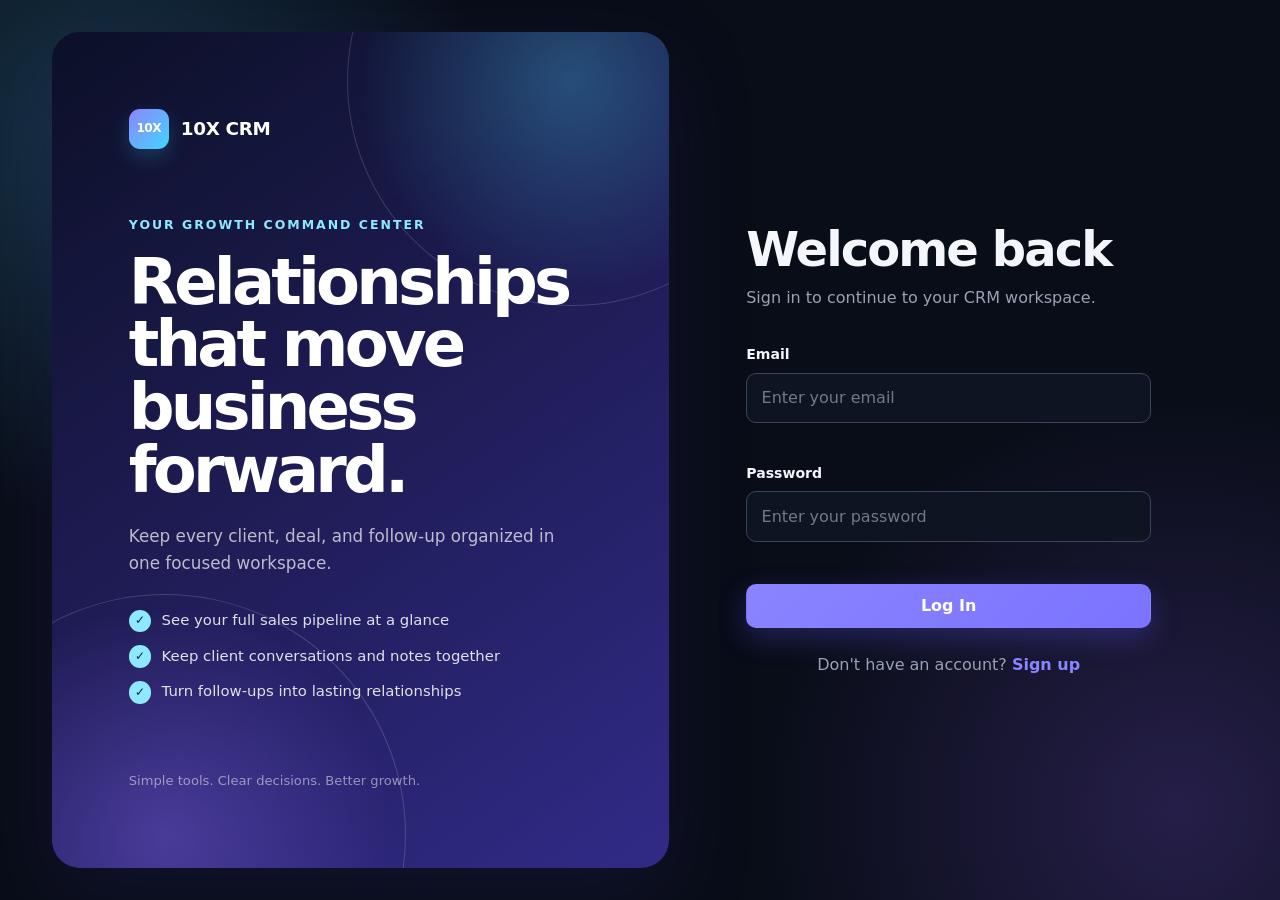
==== commit 2130904f: "prevent theme flash during page navigation" ====
--- a/client-details.html
+++ b/client-details.html
@@ -4,6 +4,7 @@
   <meta charset="UTF-8">
   <meta name="viewport" content="width=device-width, initial-scale=1.0">
   <title>10X CRM | Client Details</title>
+  <script src="js/theme-init.js"></script>
   <link rel="stylesheet" href="css/style.css">
 </head>
 <body>
@@ -21,8 +22,14 @@
       </div>
 
       <div class="navbar-actions">
-        <button type="button" id="theme-toggle" class="btn btn-secondary">
-          Dark Mode
+        <button
+          type="button"
+          id="theme-toggle"
+          class="btn btn-secondary theme-toggle"
+          aria-label="Switch to dark mode"
+          title="Switch to dark mode"
+        >
+          ☾
         </button>
         <button type="button" id="logout-button" class="btn btn-secondary">
           Log Out
@@ -118,6 +125,12 @@
         </button>
       </div>
 
+      <p
+        id="reminder-status"
+        class="reminder-status text-muted"
+        aria-live="polite"
+      ></p>
+
       <!-- Client Notes -->
       <section class="client-notes-section card">
         <div class="section-header">
@@ -193,7 +206,7 @@
       <div class="form-group">
         <label class="form-label" for="edit-client-status">Status</label>
         <select
-          class="form-select"
+          class="form-select status-select status-select-lead"
           id="edit-client-status"
           name="status"
           required
--- a/css/style.css
+++ b/css/style.css
@@ -68,6 +68,7 @@
 
 html {
   color-scheme: light;
+  background: var(--color-background);
   scroll-behavior: smooth;
 }
 
@@ -269,6 +270,39 @@
     background-color 0.18s ease;
 }
 
+.form-select {
+  padding-right: 2.7rem;
+  cursor: pointer;
+  background-image:
+    linear-gradient(
+      45deg,
+      transparent 46%,
+      var(--color-text-muted) 47%,
+      var(--color-text-muted) 56%,
+      transparent 57%
+    ),
+    linear-gradient(
+      -45deg,
+      transparent 46%,
+      var(--color-text-muted) 47%,
+      var(--color-text-muted) 56%,
+      transparent 57%
+    );
+  background-repeat: no-repeat;
+  background-position:
+    calc(100% - 19px) 52%,
+    calc(100% - 13px) 52%;
+  background-size: 7px 7px;
+  -webkit-appearance: none;
+  -moz-appearance: none;
+  appearance: none;
+}
+
+.form-select option {
+  color: var(--color-text);
+  background: var(--color-surface);
+}
+
 .form-input::placeholder {
   color: var(--color-text-muted);
   opacity: 0.72;
@@ -598,10 +632,12 @@
   font-size: 0.86rem;
 }
 
-#theme-toggle::before {
-  margin-right: 0.45rem;
-  content: "◐";
-  font-size: 1rem;
+.navbar-actions .theme-toggle {
+  width: 40px;
+  min-width: 40px;
+  padding: 0;
+  font-size: 1.12rem;
+  line-height: 1;
 }
 
 /* --------------------------------------------------
@@ -702,7 +738,7 @@
 
 .dashboard-grid {
   display: grid;
-  grid-template-columns: minmax(0, 0.9fr) minmax(0, 1.1fr);
+  grid-template-columns: minmax(280px, 0.72fr) minmax(0, 1.28fr);
   gap: 1rem;
   margin-top: 1rem;
 }
@@ -714,7 +750,7 @@
 
 .pipeline-grid {
   display: grid;
-  grid-template-columns: repeat(2, minmax(0, 1fr));
+  grid-template-columns: 1fr;
   gap: 0.75rem;
 }
 
@@ -807,7 +843,7 @@
   grid-template-columns:
     minmax(190px, 1.2fr)
     minmax(340px, 2fr)
-    minmax(190px, 1fr);
+    164px;
   gap: 1.25rem;
   align-items: end;
   margin-top: 2rem;
@@ -859,6 +895,30 @@
   border-color: var(--color-accent);
 }
 
+.status-filter-button[data-status="Contacted"].active {
+  background: var(--color-info);
+  border-color: var(--color-info);
+}
+
+.status-filter-button[data-status="Won"].active {
+  background: var(--color-success);
+  border-color: var(--color-success);
+}
+
+.status-filter-button[data-status="Lost"].active {
+  background: var(--color-error);
+  border-color: var(--color-error);
+}
+
+#sort-clients {
+  font-weight: 650;
+}
+
+.clients-controls > .control-group:last-child {
+  width: 164px;
+  justify-self: end;
+}
+
 .clients-list-section {
   margin-top: 1rem;
 }
@@ -874,7 +934,7 @@
 
 .client-card {
   display: grid;
-  grid-template-columns: auto minmax(0, 1fr) minmax(150px, auto) auto;
+  grid-template-columns: auto minmax(0, 1fr) auto auto;
   align-items: center;
   gap: 1.25rem;
   padding: 1.15rem 1.25rem;
@@ -934,15 +994,80 @@
 }
 
 .client-status-control {
-  min-width: 150px;
+  display: flex;
+  align-items: center;
+  gap: 0.6rem;
+  width: auto;
 }
 
 .client-status-control .form-label {
-  font-size: 0.75rem;
+  margin-bottom: 0;
+  color: var(--color-text-muted);
+  font-size: 0.68rem;
+  letter-spacing: 0.08em;
+  text-transform: uppercase;
+  white-space: nowrap;
 }
 
 .client-status-control .form-select {
-  min-height: 42px;
+  width: 136px;
+  min-height: 40px;
+  padding: 0.5rem 2.25rem 0.5rem 0.75rem;
+  font-size: 0.84rem;
+  background-position:
+    calc(100% - 17px) 52%,
+    calc(100% - 11px) 52%;
+  border-radius: 10px;
+}
+
+.status-select {
+  font-weight: 700;
+}
+
+.status-select-lead {
+  color: var(--color-accent);
+  background-color: var(--color-surface);
+  border-color: rgba(99, 91, 255, 0.32);
+  box-shadow: inset 3px 0 var(--color-accent);
+}
+
+.status-select-contacted {
+  color: var(--color-info);
+  background-color: var(--color-surface);
+  border-color: rgba(11, 143, 207, 0.32);
+  box-shadow: inset 3px 0 var(--color-info);
+}
+
+.status-select-won {
+  color: var(--color-success);
+  background-color: var(--color-surface);
+  border-color: rgba(18, 166, 106, 0.32);
+  box-shadow: inset 3px 0 var(--color-success);
+}
+
+.status-select-lost {
+  color: var(--color-error);
+  background-color: var(--color-surface);
+  border-color: rgba(229, 72, 77, 0.32);
+  box-shadow: inset 3px 0 var(--color-error);
+}
+
+.client-card-actions .btn {
+  min-height: 40px;
+  padding: 0.55rem 0.82rem;
+  font-size: 0.84rem;
+  box-shadow: none;
+}
+
+.client-card-actions .delete-client-button {
+  color: var(--color-error);
+  background: var(--color-error-soft);
+  border-color: transparent;
+}
+
+.client-card-actions .delete-client-button:hover {
+  color: #ffffff;
+  background: var(--color-error);
 }
 
 .client-card-actions {
@@ -1100,6 +1225,13 @@
   margin-top: 1rem;
 }
 
+.reminder-status {
+  min-height: 1.4rem;
+  margin-top: 0.65rem;
+  font-size: 0.82rem;
+  text-align: right;
+}
+
 .client-notes-section {
   margin-top: 2rem;
   box-shadow: var(--shadow-card);
@@ -1147,15 +1279,93 @@
 
 .profile-layout {
   display: grid;
-  grid-template-columns: minmax(0, 1.05fr) minmax(320px, 0.95fr);
+  grid-template-columns: minmax(300px, 0.82fr) minmax(440px, 1.18fr);
   gap: 1rem;
-  align-items: start;
+  align-items: stretch;
   margin-top: 2rem;
 }
 
-.profile-column {
-  display: grid;
+.profile-left-column {
+  display: flex;
+  flex-direction: column;
   gap: 1rem;
+  min-width: 0;
+  height: 100%;
+}
+
+.profile-password {
+  display: flex;
+  flex-direction: column;
+  min-width: 0;
+  height: 100%;
+}
+
+.profile-data {
+  display: flex;
+  align-items: flex-start;
+  flex-direction: column;
+  gap: 1rem;
+  margin-top: auto;
+  padding-top: 1.15rem;
+  padding-bottom: 1.15rem;
+}
+
+.profile-data .section-header {
+  max-width: 720px;
+  margin-bottom: 0;
+}
+
+.profile-data .btn {
+  flex: 0 0 auto;
+}
+
+#change-password-form {
+  display: flex;
+  flex: 1;
+  flex-direction: column;
+}
+
+.profile-password .section-header {
+  margin-bottom: 0.8rem;
+}
+
+#change-password-form .form-group {
+  margin-bottom: 0.4rem;
+}
+
+#change-password-form .form-label {
+  margin-bottom: 0.25rem;
+}
+
+#change-password-form .form-input {
+  min-height: 40px;
+  padding-top: 0.45rem;
+  padding-bottom: 0.45rem;
+}
+
+#change-password-form .error-message {
+  min-height: 1em;
+  margin-top: 0.15rem;
+}
+
+#change-password-form > .btn {
+  align-self: flex-start;
+  margin-top: auto;
+  white-space: nowrap;
+}
+
+#edit-profile-form .form-group {
+  margin-bottom: 0.7rem;
+}
+
+#edit-profile-form .form-actions {
+  margin-top: 1rem;
+}
+
+.profile-overview .form-input {
+  min-height: 44px;
+  padding-top: 0.6rem;
+  padding-bottom: 0.6rem;
 }
 
 .profile-card {
@@ -1269,7 +1479,10 @@
   width: 2.4rem;
   height: 2.4rem;
   color: var(--color-text-muted);
-  font-size: 1.5rem;
+  padding: 0;
+  font-family: Arial, sans-serif;
+  font-size: 1rem;
+  font-weight: 700;
   line-height: 1;
   cursor: pointer;
   background: var(--color-surface-soft);
@@ -1309,6 +1522,40 @@
   border-left: 4px solid var(--color-error);
 }
 
+.toast-ten-x {
+  color: #ffffff;
+  background: linear-gradient(135deg, #372f97, #0b8fcf);
+  border-color: rgba(255, 255, 255, 0.22);
+  box-shadow: 0 18px 45px rgba(35, 44, 124, 0.38);
+}
+
+html[data-ten-x-mode="true"] body {
+  background:
+    radial-gradient(circle at 12% 8%, rgba(66, 213, 255, 0.22), transparent 28rem),
+    radial-gradient(circle at 88% 82%, rgba(138, 132, 255, 0.22), transparent 30rem),
+    var(--color-background);
+}
+
+html[data-ten-x-mode="true"] .brand-mark {
+  background: linear-gradient(135deg, #ff62c0, #42d5ff);
+  box-shadow: 0 0 28px rgba(66, 213, 255, 0.72);
+}
+
+html[data-ten-x-mode="true"] .card {
+  border-color: rgba(99, 91, 255, 0.48);
+}
+
+html[data-ten-x-mode="true"] .page-title {
+  color: transparent;
+  background: linear-gradient(90deg, var(--color-accent), var(--color-info));
+  background-clip: text;
+}
+
+html[data-ten-x-mode="true"] .stat-value,
+html[data-ten-x-mode="true"] .pipeline-value {
+  color: var(--color-accent);
+}
+
 /* --------------------------------------------------
    13. Responsive layout
 -------------------------------------------------- */
@@ -1328,20 +1575,16 @@
 
   .status-filter-group {
     grid-column: 1 / -1;
-  }
-
-  .client-card {
-    grid-template-columns: auto minmax(0, 1fr);
-  }
-
-  .client-status-control,
-  .client-card-actions {
+    grid-row: 2;
+  }
+
+  .clients-controls > .control-group:last-child {
     grid-column: 2;
-  }
-
-  .profile-layout {
-    grid-template-columns: 1fr;
-  }
+    grid-row: 1;
+    width: 100%;
+    justify-self: stretch;
+  }
+
 }
 
 @media (max-width: 820px) {
@@ -1380,8 +1623,22 @@
     grid-template-columns: repeat(2, minmax(0, 1fr));
   }
 
-  .dashboard-grid {
+  .dashboard-grid,
+  .pipeline-grid {
     grid-template-columns: 1fr;
+  }
+
+  .profile-layout {
+    grid-template-columns: 1fr;
+  }
+
+  .profile-left-column,
+  .profile-password {
+    height: auto;
+  }
+
+  .profile-data {
+    margin-top: 0;
   }
 
   .client-details-grid {
@@ -1440,6 +1697,12 @@
     font-size: 0.8rem;
   }
 
+  .navbar-actions .theme-toggle {
+    width: 38px;
+    min-width: 38px;
+    padding: 0;
+  }
+
   .dashboard-header,
   .page-header {
     align-items: stretch;
@@ -1459,12 +1722,34 @@
 
   .stats-grid,
   .clients-controls,
-  .pipeline-grid {
+  .pipeline-grid,
+  .profile-layout {
     grid-template-columns: 1fr;
+  }
+
+  .profile-overview {
+    grid-column: auto;
   }
 
   .status-filter-group {
     grid-column: auto;
+    grid-row: auto;
+  }
+
+  .clients-controls > .control-group:last-child {
+    grid-column: auto;
+    grid-row: auto;
+    width: 100%;
+  }
+
+  #change-password-form > .btn {
+    width: 100%;
+  }
+
+  .profile-data {
+    align-items: stretch;
+    flex-direction: column;
+    gap: 1rem;
   }
 
   .stat-card {
@@ -1507,6 +1792,10 @@
   .client-details-actions .btn,
   .form-actions .btn {
     width: 100%;
+  }
+
+  .reminder-status {
+    text-align: left;
   }
 
   .client-details-identity,
